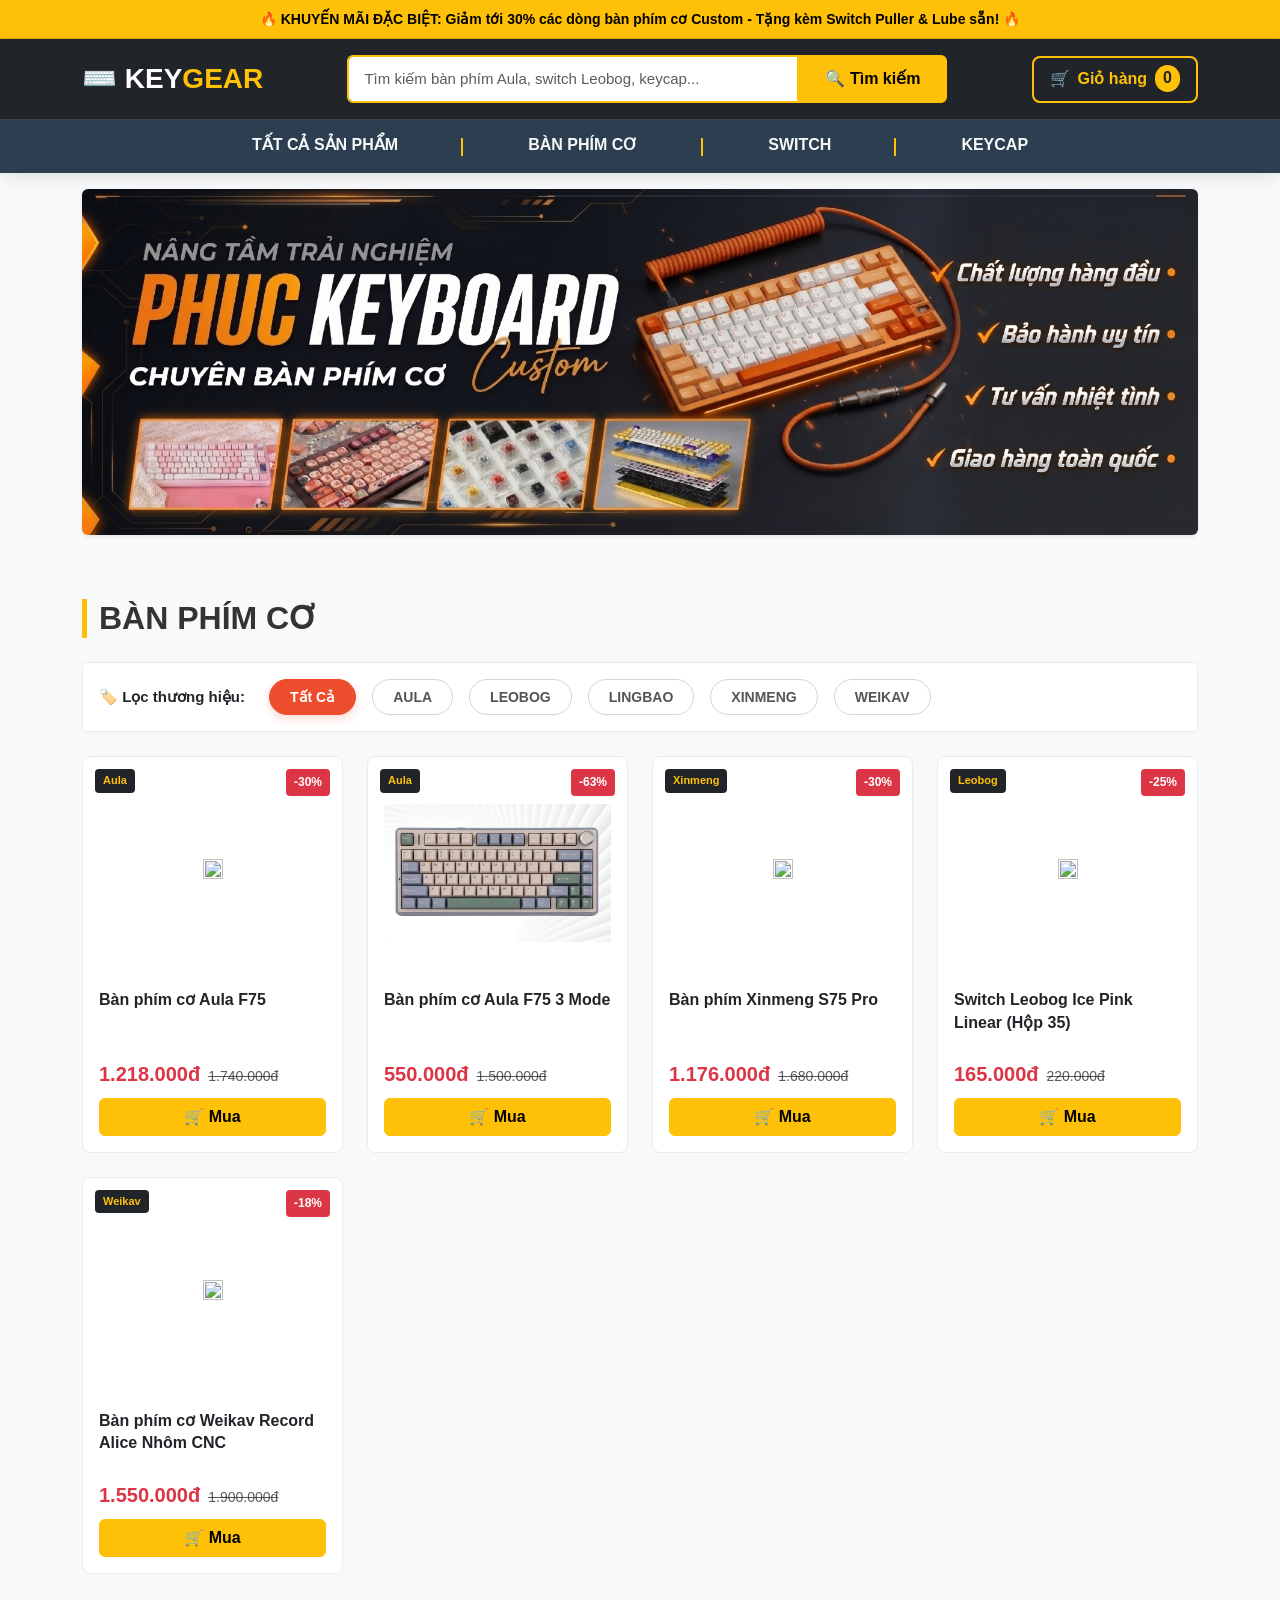
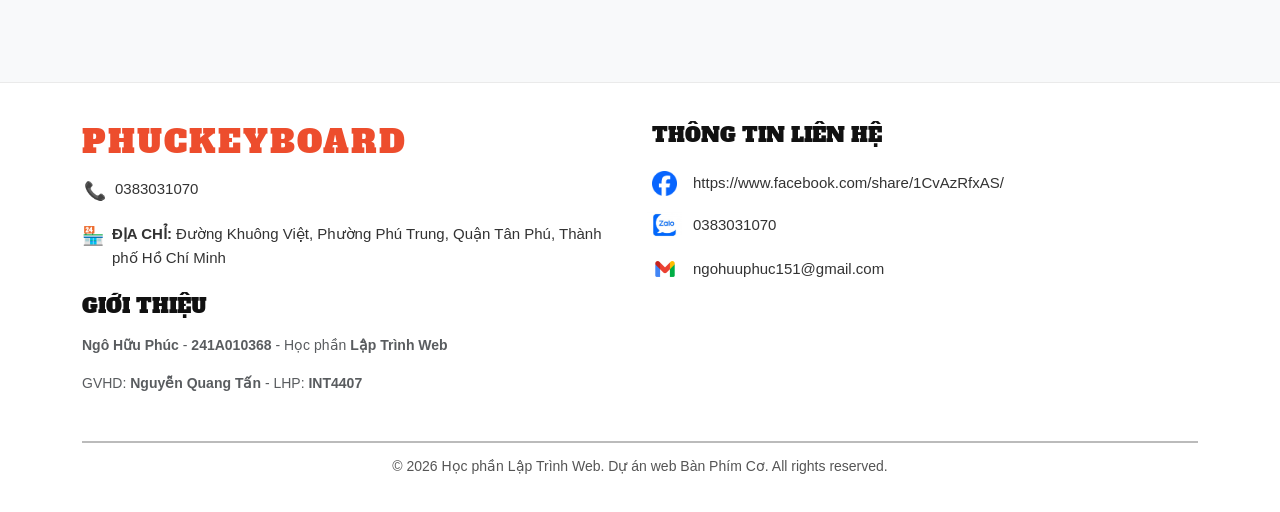
==== demo/index.html @ a0fd7895 "Add files via upload" ====
<!DOCTYPE html>
<html lang="vi">
<head>
    <meta charset="UTF-8">
    <title>Trang chủ - KeyGear Custom</title>
    <link href="https://cdn.jsdelivr.net/npm/bootstrap@5.3.2/dist/css/bootstrap.min.css" rel="stylesheet">
    <link rel="stylesheet" href="style.css">
</head>
<body>
    <div class="top-marquee">
        <div class="container text-center">
            🔥 KHUYẾN MÃI ĐẶC BIỆT: Giảm tới 30% các dòng bàn phím cơ Custom - Tặng kèm Switch Puller & Lube sẵn! 🔥
        </div>
    </div>

    <!-- KẾT THÚC TOP MARQUEE (Giữ nguyên thẻ div top-marquee phía trên) -->

    <!-- ================= HEADER 2 TẦNG CHUYÊN NGHIỆP ================= -->
    <div class="ecommerce-header">
        <!-- Tầng 1: Logo + Tìm kiếm + Giỏ hàng -->
        <div class="bg-dark py-3">
            <div class="container d-flex align-items-center justify-content-between gap-3 flex-wrap flex-lg-nowrap">
                
                <!-- Bên trái: Logo -->
                <a class="navbar-brand fw-bold fs-3 text-white text-decoration-none" href="index.html">
                    ⌨️ KEY<span class="text-warning">GEAR</span>
                </a>

                <!-- Ở giữa: Thanh tìm kiếm siêu to khổng lồ (Input Form) -->
                <div class="search-bar-wrapper flex-grow-1 mx-lg-4">
                    <div class="input-group">
                        <input type="text" id="txtSearch" class="form-control search-input" 
                               placeholder="Tìm kiếm bàn phím Aula, switch Leobog, keycap..." 
                               onkeyup="searchProducts()">
                        <button class="btn search-btn fw-bold" type="button" onclick="searchProducts()">
                            🔍 Tìm kiếm
                        </button>
                    </div>
                </div>

                <!-- Bên phải: Nút giỏ hàng -->
                <a href="cart.html" class="btn btn-outline-warning fw-bold fs-6 d-flex align-items-center gap-2 px-3 py-2 border-2 rounded-3 text-decoration-none">
                    🛒 <span class="d-none d-md-inline">Giỏ hàng</span> 
                    <span id="cartCount" class="badge bg-warning text-dark rounded-pill fs-6 px-2">0</span>
                </a>
            </div>
        </div>

        <!-- Tầng 2: Thanh Danh mục (Menu) -->
        <div class="sub-navbar d-none d-lg-block">
            <div class="container">
                <!-- Đổi thành justify-content-center để canh giữa toàn bộ menu -->
                <ul class="nav d-flex justify-content-center align-items-center">
                    <li class="nav-item">
                        <a class="nav-link custom-nav-link fw-bold text-uppercase fs-6" href="index.html" onclick="filterCategory('all')">Tất cả sản phẩm</a>
                    </li>
                    <li class="nav-item">
                        <a class="nav-link custom-nav-link fw-bold text-uppercase fs-6" href="index.html" onclick="filterCategory('keyboard')">Bàn phím cơ</a>
                    </li>
                    <li class="nav-item">
                        <a class="nav-link custom-nav-link fw-bold text-uppercase fs-6" href="index.html" onclick="filterCategory('switch')">Switch</a>
                    </li>
                    <li class="nav-item">
                        <a class="nav-link custom-nav-link fw-bold text-uppercase fs-6" href="index.html" onclick="filterCategory('keycap')">Keycap</a>
                    </li>
                </ul>
            </div>
        </div>
    </div>
    <!-- ================= KẾT THÚC HEADER ================= -->

    <!-- BẮT ĐẦU HEADER HERO BANNER (Giữ nguyên các thẻ bên dưới) -->

    <!-- ================= HERO BANNER BẰNG ẢNH ================= -->
    <header class="main-image-banner my-3">
        <div class="container">
            <!-- Thay tên "banner-chinh.jpg" bằng đúng tên file ảnh của bạn[cite: 254] -->
            <img src="banner.jpg" alt="Banner Khuyến Mãi KeyGear" class="img-fluid w-100 rounded shadow-sm" style="object-fit: cover;">
        </div>
    </header>
    <!-- ================= KẾT THÚC BANNER ================= -->

    <section class="py-5 container">
        <!-- Đã đổi tên và thêm ID dynamicSectionTitle để tự động đổi chữ khi bấm menu -->
        <h2 id="dynamicSectionTitle" class="section-title fw-bold mb-4">BÀN PHÍM CƠ</h2>
        
        <!-- Thanh lọc thương hiệu kiểu mới -->
        <div class="brand-filter-bar mb-4 p-3 rounded d-flex align-items-center gap-3 flex-wrap">
            <span class="fw-bold text-dark me-2" style="font-size: 15px;">🏷️ Lọc thương hiệu:</span>
            <!-- Nút Tất cả mặc định có class 'active' -->
            <button class="brand-filter-btn active" onclick="filterBrand('all', this)">Tất Cả</button>
            <button class="brand-filter-btn" onclick="filterBrand('Aula', this)">AULA</button>
            <button class="brand-filter-btn" onclick="filterBrand('Leobog', this)">LEOBOG</button>
            <button class="brand-filter-btn" onclick="filterBrand('Lingbao', this)">LINGBAO</button>
            <button class="brand-filter-btn" onclick="filterBrand('Xinmeng', this)">XINMENG</button>
            <button class="brand-filter-btn" onclick="filterBrand('Weikav', this)">WEIKAV</button>
        </div>
        
        <!-- Vùng hiển thị sản phẩm -->
        <div class="row g-4" id="productList"></div>
    </section>

    <!-- ================= FOOTER THÔNG TIN LIÊN HỆ ================= -->
    <footer class="custom-footer">
        <div class="container">
            <div class="row g-4">
                
                <!-- Cột trái: Thông tin Cửa hàng -->
                <div class="col-md-6">
                    <h2 class="footer-logo mb-3">PHUCKEYBOARD</h2>
                    <ul class="list-unstyled footer-contact-list mb-4">
                        <li class="mb-3 d-flex align-items-start">
                            <span class="footer-icon text-danger me-2">📞</span>
                            <span>0383031070</span>
                        </li>
                        <li class="mb-3 d-flex align-items-start">
                            <span class="footer-icon text-danger me-2">🏪</span>
                            <span><strong>ĐỊA CHỈ:</strong> Đường Khuông Việt, Phường Phú Trung, Quận Tân Phú, Thành phố Hồ Chí Minh</span>
                        </li>
                    </ul>
                    
                    <h5 class="footer-heading mb-3">GIỚI THIỆU</h5>
                    <p class="text-muted small" style="max-width: 90%;"><b>Ngô Hữu Phúc</b> - <b>241A010368</b> - Học phần <b>Lập Trình Web</b></p>
                    <p class="text-muted small" style="max-width: 90%;">GVHD: <b>Nguyễn Quang Tấn</b> - LHP: <b>INT4407</b></p>
                </div>

                <!-- Cột phải: Mạng xã hội & Hỗ trợ -->
                <div class="col-md-6">
                    <h5 class="footer-heading mb-4">THÔNG TIN LIÊN HỆ</h5>
                    <ul class="list-unstyled footer-contact-list">
                        <li class="mb-3 d-flex align-items-center">
                            <!-- Dùng thẻ img gọi trực tiếp file ảnh bạn vừa tải về -->
                            <span class="footer-icon me-3 d-flex align-items-center justify-content-center">
                                <img src="facebook.png" alt="Facebook" width="26" height="25">
                            </span>
                            <a href="https://www.facebook.com/share/1CvAzRfxAS/" target="_blank" class="footer-link">https://www.facebook.com/share/1CvAzRfxAS/</a>
                        </li>
                        
                        <li class="mb-3 d-flex align-items-center">
                            <span class="footer-icon me-3 d-flex align-items-center justify-content-center">
                                <img src="zalo.png" alt="Zalo" width="36" height="26">
                            </span>
                            <span>0383031070</span>
                        </li>
                        
                        <li class="mb-3 d-flex align-items-center">
                            <span class="footer-icon me-3 d-flex align-items-center justify-content-center">
                                <img src="email.png" alt="Email" width="36" height="30">
                            </span>
                            <a href="mailto:ngohuuphuc151@gmail.com" class="footer-link">ngohuuphuc151@gmail.com</a>
                        </li>
                    </ul>
                </div>
                
            </div>

            <!-- Dòng kẻ ngang phân cách -->
            <hr class="footer-divider">

            <!-- Copyright -->
            <!-- Đã đổi text-start thành text-center -->
            <div class="footer-copyright text-center">
                © 2026 Học phần Lập Trình Web. Dự án web Bàn Phím Cơ. All rights reserved.
            </div>
        </div>
    </footer>
    <!-- ================= KẾT THÚC FOOTER ================= -->

    <a href="#" id="scrollToTop" class="scroll-top-btn" style="display: flex;">▲</a>

    <script src="https://ajax.googleapis.com/ajax/libs/jquery/3.7.1/jquery.min.js"></script>
    <script src="https://cdn.jsdelivr.net/npm/bootstrap@5.3.2/dist/js/bootstrap.bundle.min.js"></script>
    <script src="script.js"></script>
</body>
</html>
---- demo/style.css ----
@import url('https://fonts.googleapis.com/css2?family=Alfa+Slab+One&display=swap');
* { margin: 0; padding: 0; box-sizing: border-box; }
body { font-family: 'Segoe UI', Arial, sans-serif; line-height: 1.6; background-color: #f8f9fa; color: #333; }

/* Header & Banner */
.top-marquee { background-color: #ffc107; color: #000; padding: 8px 0; font-size: 14px; font-weight: bold; border-bottom: 1px solid #e0a800; }
.sticky-header { position: sticky; top: 0; z-index: 1000; box-shadow: 0 2px 10px rgba(0,0,0,0.1); }
/* Đã sửa màu nền Banner để chữ màu trắng nổi bật */
.section-title { border-left: 5px solid #ffc107; padding-left: 12px; }
.brand-filter-bar { background-color: #fff; border: 1px solid #dee2e6; box-shadow: 0 1px 3px rgba(0,0,0,0.05); }

/* Product Card */
.product-card { background-color: #fff; border: 1px solid #e9ecef; border-radius: 8px; padding: 16px; height: 100%; position: relative; transition: all 0.3s ease; display: flex; flex-direction: column; justify-content: space-between; }
.product-card:hover { transform: translateY(-5px); box-shadow: 0 10px 20px rgba(0,0,0,0.08); border-color: #ffc107; }
.discount-badge { position: absolute; top: 12px; right: 12px; background-color: #dc3545; color: #fff; font-weight: bold; font-size: 12px; padding: 4px 8px; border-radius: 4px; z-index: 2; }
.brand-tag { position: absolute; top: 12px; left: 12px; background-color: #212529; color: #ffc107; font-weight: bold; font-size: 11px; padding: 3px 8px; border-radius: 4px; z-index: 2; }
.product-img-wrapper { height: 200px; overflow: hidden; border-radius: 6px; margin-bottom: 16px; background-color: #fff; display: flex; align-items: center; justify-content: center; }
.product-img-wrapper img { width: 100%; height: 100%; object-fit: contain; cursor: pointer; transition: transform 0.3s ease; }
.product-card:hover .product-img-wrapper img { transform: scale(1.05); }
.product-title { font-size: 16px; font-weight: 700; line-height: 1.4; margin-bottom: 8px; cursor: pointer; }
.product-title:hover { color: #ff5722; }

/* Detail Box & Cart */
.detail-box, .cart-box, .order-box { background-color: #fff; border: 1px solid #dee2e6; }
.main-img-wrap { height: 380px; background-color: #fff; border: 1px solid #dee2e6; border-radius: 8px; overflow: hidden; display: flex; align-items: center; justify-content: center; padding: 10px; }
.main-img-wrap img { max-height: 100%; width: 100%; object-fit: contain; }
.thumb-img { width: 70px; height: 70px; object-fit: cover; border: 2px solid #ddd; border-radius: 6px; cursor: pointer; opacity: 0.6; transition: all 0.2s; }
.thumb-img:hover, .thumb-img.active { border-color: #ff5722; opacity: 1; transform: scale(1.05); }

/* Giao diện nút chọn Phân loại (Mẫu, Switch) */
/* =========================================================
   Giao diện nút chọn Phân loại (Mẫu, Switch) chuẩn Shopee
   ========================================================= */
.variant-btn { 
    border: 1px solid #ced4da; 
    background: #fff; 
    /* Đã tăng padding-left lên 24px để chừa chỗ cho dấu check */
    padding: 8px 16px 8px 24px; 
    border-radius: 4px; /* Bo góc nhẹ hơn giống ảnh mẫu */
    cursor: pointer; 
    font-size: 14px; 
    font-weight: 500; 
    color: #495057; 
    transition: all 0.2s ease; 
    position: relative; 
    overflow: hidden; 
}
.variant-btn:hover { 
    border-color: #ee4d2d; 
    color: #ee4d2d; 
    background: #fff; 
}
.variant-btn.active { 
    border-color: #ee4d2d; 
    color: #ee4d2d; 
    background: #fff; 
}
/* Tinh chỉnh lại mảng tam giác chứa dấu check góc trái */
/* =========================================================
   Giao diện nút chọn Phân loại chuẩn
   ========================================================= */
.variant-btn { 
    border: 1px solid #e0e0e0; 
    background: #fff; 
    padding: 8px 16px; 
    border-radius: 4px; 
    cursor: pointer; 
    font-size: 14px; 
    color: #333; 
    transition: all 0.2s ease; 
    position: relative; 
    /* Bỏ overflow: hidden để ::before có thể hiển thị tự do nếu cần */
}
.variant-btn:hover { 
    border-color: #ee4d2d; 
    color: #ee4d2d; 
}
.variant-btn.active { 
    border-color: #ee4d2d; 
    color: #ee4d2d; 
}

/* Tạo mảng tam giác màu cam ở góc bằng clip-path */
.variant-btn.active::before { 
    content: '✓'; 
    position: absolute; 
    bottom: 0; 
    right: 0; 
    width: 20px; 
    height: 20px; 
    background-color: #ee4d2d; 
    color: white; 
    font-size: 10px;
    line-height: 25px; /* Căn chỉnh vị trí dọc của dấu ✓ */
    text-align: right; 
    padding-right: 2px; /* Căn chỉnh vị trí ngang của dấu ✓ */
    clip-path: polygon(100% 0, 100% 100%, 0 100%); /* Cắt thành tam giác */
}

/* =========================================================
   Trạng thái nút Phân loại ĐÃ HẾT HÀNG (Màu xám)
   ========================================================= */
.variant-btn.out-of-stock {
    background-color: #f5f5f5;
    color: #b5b5b5;
    border-color: #e0e0e0;
}

.variant-btn.out-of-stock:hover {
    background-color: #ebebeb;
    color: #a0a0a0;
    border-color: #d6d6d6;
}

/* Đổi màu dấu check thành xám nếu cố tình bấm chọn mẫu hết hàng */
.variant-btn.out-of-stock.active {
    border-color: #b5b5b5;
    color: #888;
}
.variant-btn.out-of-stock.active::before {
    background-color: #b5b5b5;
}

/* Nút Cuộn */
.scroll-top-btn { position: fixed; bottom: 30px; right: 30px; background-color: #ffc107; color: #000; width: 45px; height: 45px; border-radius: 50%; display: none; align-items: center; justify-content: center; font-weight: bold; font-size: 20px; box-shadow: 0 4px 10px rgba(0,0,0,0.2); z-index: 1050; text-decoration: none; }
.scroll-top-btn:hover { background-color: #e0a800; color: #000; }

/* Custom Header E-commerce Style */
.ecommerce-header { position: sticky; top: 0; z-index: 1000; box-shadow: 0 4px 15px rgba(0,0,0,0.1); }
.search-bar-wrapper { max-width: 600px; width: 100%; margin: 0 auto; }
.search-input { border: 2px solid #ffc107; border-radius: 6px 0 0 6px !important; padding: 10px 15px; font-size: 15px; }
.search-input:focus { box-shadow: none; border-color: #e0a800; }
.search-btn { border-radius: 0 6px 6px 0 !important; padding: 10px 25px; background-color: #ffc107; color: #000; border: 2px solid #ffc107; }
.search-btn:hover { background-color: #e0a800; border-color: #e0a800; }

/* Sub-navbar (Thanh danh mục) */
.sub-navbar { background-color: #2c3e50; border-top: 1px solid #444; }

/* Chỉnh lại padding để khoảng cách chữ gần lại vừa phải */
.custom-nav-link { 
    color: #f8f9fa; 
    font-weight: 600; 
    /* Đổi 35px thành 65px. Đây là khoảng cách khoảng trắng 2 bên của mỗi chữ */
    padding: 12px 65px; 
    transition: all 0.2s ease; 
    border-bottom: 3px solid transparent; 
}
/* Chỉnh lại padding để dãn khoảng cách các chữ ra vừa chạm 2 vạch đỏ của bạn */
.custom-nav-link:hover, .custom-nav-link.active { 
    color: #ffc107; 
    background-color: rgba(255, 255, 255, 0.05); 
    padding: 12px 75px;
    transition: all 0.2s ease;
    border-bottom: 3px solid #ffc107; 
}

/* Tạo vạch ngăn cách màu vàng giữa các ô */
.nav-item {
    position: relative;
}
/* Áp dụng vạch cho tất cả thẻ li TRỪ thẻ cuối cùng */
.nav-item:not(:last-child)::after {
    content: '';
    position: absolute;
    right: 0;
    top: 50%;
    transform: translateY(-50%); /* Căn vạch nằm chính giữa chiều dọc */
    height: 18px; /* Chiều dài của vạch */
    width: 2px; /* Độ dày của vạch */
    background-color: #ffc107; /* Màu vàng */
}
/* Custom Buttons trong trang Chi tiết */
.btn-add-cart {
    background-color: #ffefe8;
    color: #ee4d2d;
    border: 1px solid #ee4d2d;
    transition: background-color 0.2s;
}
.btn-add-cart:hover {
    background-color: #ffe6db;
    color: #ee4d2d;
}

.btn-buy-now {
    background-color: #ee4d2d;
    border: 1px solid #ee4d2d;
    transition: background-color 0.2s;
}
.btn-buy-now:hover {
    background-color: #d73211;
}

/* Đảm bảo ảnh Thumbnail canh trái giống yêu cầu */
#detailThumbnails {
    justify-content: flex-start !important;
    padding: 0 5px;
}
/* =========================================================
   HIỆU ỨNG THU GỌN / XEM THÊM NỘI DUNG (Bài 3 - Box Model)
   ========================================================= */
.content-wrapper {
    position: relative;
    max-height: 250px; /* Chiều cao mặc định khi bị thu gọn */
    overflow: hidden;
    transition: max-height 0.4s ease-in-out;
}

.content-wrapper.expanded {
    max-height: 2000px; /* Mở rộng hết cỡ khi bấm nút */
}

/* Lớp sương mù che mờ chữ phía dưới */
.content-overlay {
    position: absolute;
    bottom: 0;
    left: 0;
    width: 100%;
    height: 80px;
    background: linear-gradient(to bottom, rgba(255, 255, 255, 0), rgba(255, 255, 255, 1));
    pointer-events: none;
    transition: opacity 0.3s ease;
}

/* Ẩn sương mù khi mở rộng */
.content-wrapper.expanded .content-overlay {
    opacity: 0;
}

.btn-toggle-content {
    background: none;
    border: none;
    color: #ee4d2d;
    font-weight: bold;
    cursor: pointer;
    font-size: 15px;
}
.btn-toggle-content:hover { text-decoration: underline; }

/* =========================================================
   Tùy chỉnh khu vực chọn Số lượng (Input + Buttons)
   ========================================================= */
.qty-wrapper {
    display: flex;
    align-items: center;
    border: 1px solid #e0e0e0;
    border-radius: 4px;
    width: fit-content;
}

.qty-btn {
    background: #fff;
    border: none;
    color: #888;
    font-size: 18px;
    width: 32px;
    height: 32px;
    display: flex;
    align-items: center;
    justify-content: center;
    cursor: pointer;
    transition: color 0.2s;
}

.qty-btn:hover {
    color: #ee4d2d;
}

.qty-input {
    width: 40px;
    height: 32px;
    border: none;
    border-left: 1px solid #e0e0e0;
    border-right: 1px solid #e0e0e0;
    text-align: center;
    font-size: 14px;
    color: #333;
    outline: none;
    /* Xóa mũi tên tăng giảm mặc định của input type="number" */
    -mo-animation: textfield; 
}

.qty-input::-webkit-outer-spin-button,
.qty-input::-webkit-inner-spin-button {
    -webkit-appearance: none;
    margin: 0;
}
/* =========================================================
   Thanh Lọc Thương Hiệu Hiện Đại (Pill UI)
   ========================================================= */
.brand-filter-bar {
    background-color: #ffffff;
    border: 1px solid #eaeaea;
    box-shadow: 0 2px 8px rgba(0,0,0,0.02);
}

.brand-filter-btn {
    background-color: #fff;
    border: 1px solid #d5d5d5;
    border-radius: 20px; /* Bo tròn hoàn toàn tạo hình viên thuốc */
    padding: 6px 20px;
    font-size: 14px;
    font-weight: 600;
    color: #555;
    cursor: pointer;
    transition: all 0.2s ease-in-out;
    outline: none;
}

.brand-filter-btn:hover {
    border-color: #ee4d2d;
    color: #ee4d2d;
}

/* Trạng thái khi nút đang được chọn (Sáng lên) */
.brand-filter-btn.active {
    background-color: #ee4d2d;
    border-color: #ee4d2d;
    color: #fff;
    box-shadow: 0 4px 10px rgba(238, 77, 45, 0.2); /* Đổ bóng màu cam nhẹ */
}
/* =========================================================
   Giao diện Footer Thông Tin Liên Hệ
   ========================================================= */
.custom-footer {
    background-color: #ffffff;
    border-top: 1px solid #eaeaea;
    color: #333;
    margin-top: 60px;
    padding-top: 40px;
    padding-bottom: 20px;
}

/* Tiêu đề Logo to, dày, màu cam */
.footer-logo {
    font-family: 'Alfa Slab One', Impact, sans-serif; /* Sử dụng phông Google mới tải */
    font-weight: normal; /* Phông này bản chất đã cực kỳ dày rồi nên để normal */
    color: #ed4d2d; 
    font-size: 32px;
    letter-spacing: 2px; /* Tăng khoảng cách chữ cho giống ảnh */
    text-transform: uppercase;
}

/* Tiêu đề các cột chữ dày, màu đen */
.footer-heading {
    font-family: 'Alfa Slab One', Impact, sans-serif;
    font-weight: normal;
    font-size: 20px;
    text-transform: uppercase;
    color: #111;
}

.footer-contact-list {
    font-size: 15px;
    line-height: 1.6;
}

.footer-icon {
    font-size: 18px;
    display: inline-block;
    width: 25px;
    text-align: center;
}

.footer-link {
    color: #333;
    text-decoration: none;
    transition: color 0.2s;
}

.footer-link:hover {
    color: #ed4d2d;
}

/* Đường kẻ ngang phân cách */
.footer-divider {
    border-top: 2px solid #bbb; /* Tăng độ dày lên 2px và dùng màu xám đậm hơn */
    opacity: 1; /* Xóa hiệu ứng mờ mặc định của thẻ hr */
    margin-top: 30px;
    margin-bottom: 12px; /* Giảm khoảng cách này (từ 20px xuống 12px) để chữ xích lên trên */
}

/* Chữ bản quyền cuối trang */
.footer-copyright {
    font-size: 14px;
    color: #555;
    text-align: center; /* Ép căn giữa bằng CSS cho chắc chắn */
    padding-bottom: 15px; /* Thêm tí đệm ở dưới cùng cho web dễ thở */
}

/* =========================================================
   Tùy chỉnh Giao diện Giỏ hàng (Màu Cam Gaming)
   ========================================================= */
/* Phóng to và đổi màu Checkbox mặc định */
.cart-checkbox {
    width: 22px;
    height: 22px;
    accent-color: #ee4d2d; /* Chuyển màu xanh mặc định thành Cam */
    cursor: pointer;
}

/* Nút Áp dụng Voucher */
.btn-voucher {
    background-color: #ee4d2d;
    color: white;
    border: 1px solid #ee4d2d;
    font-weight: bold;
    transition: 0.2s;
}
.btn-voucher:hover {
    background-color: #d73211;
    color: white;
}

/* Hộp viền đứt đoạn cho khu vực Voucher */
.voucher-box {
    border: 2px dashed #ee4d2d;
    background-color: #fff9f7;
    padding: 15px;
    border-radius: 8px;
}
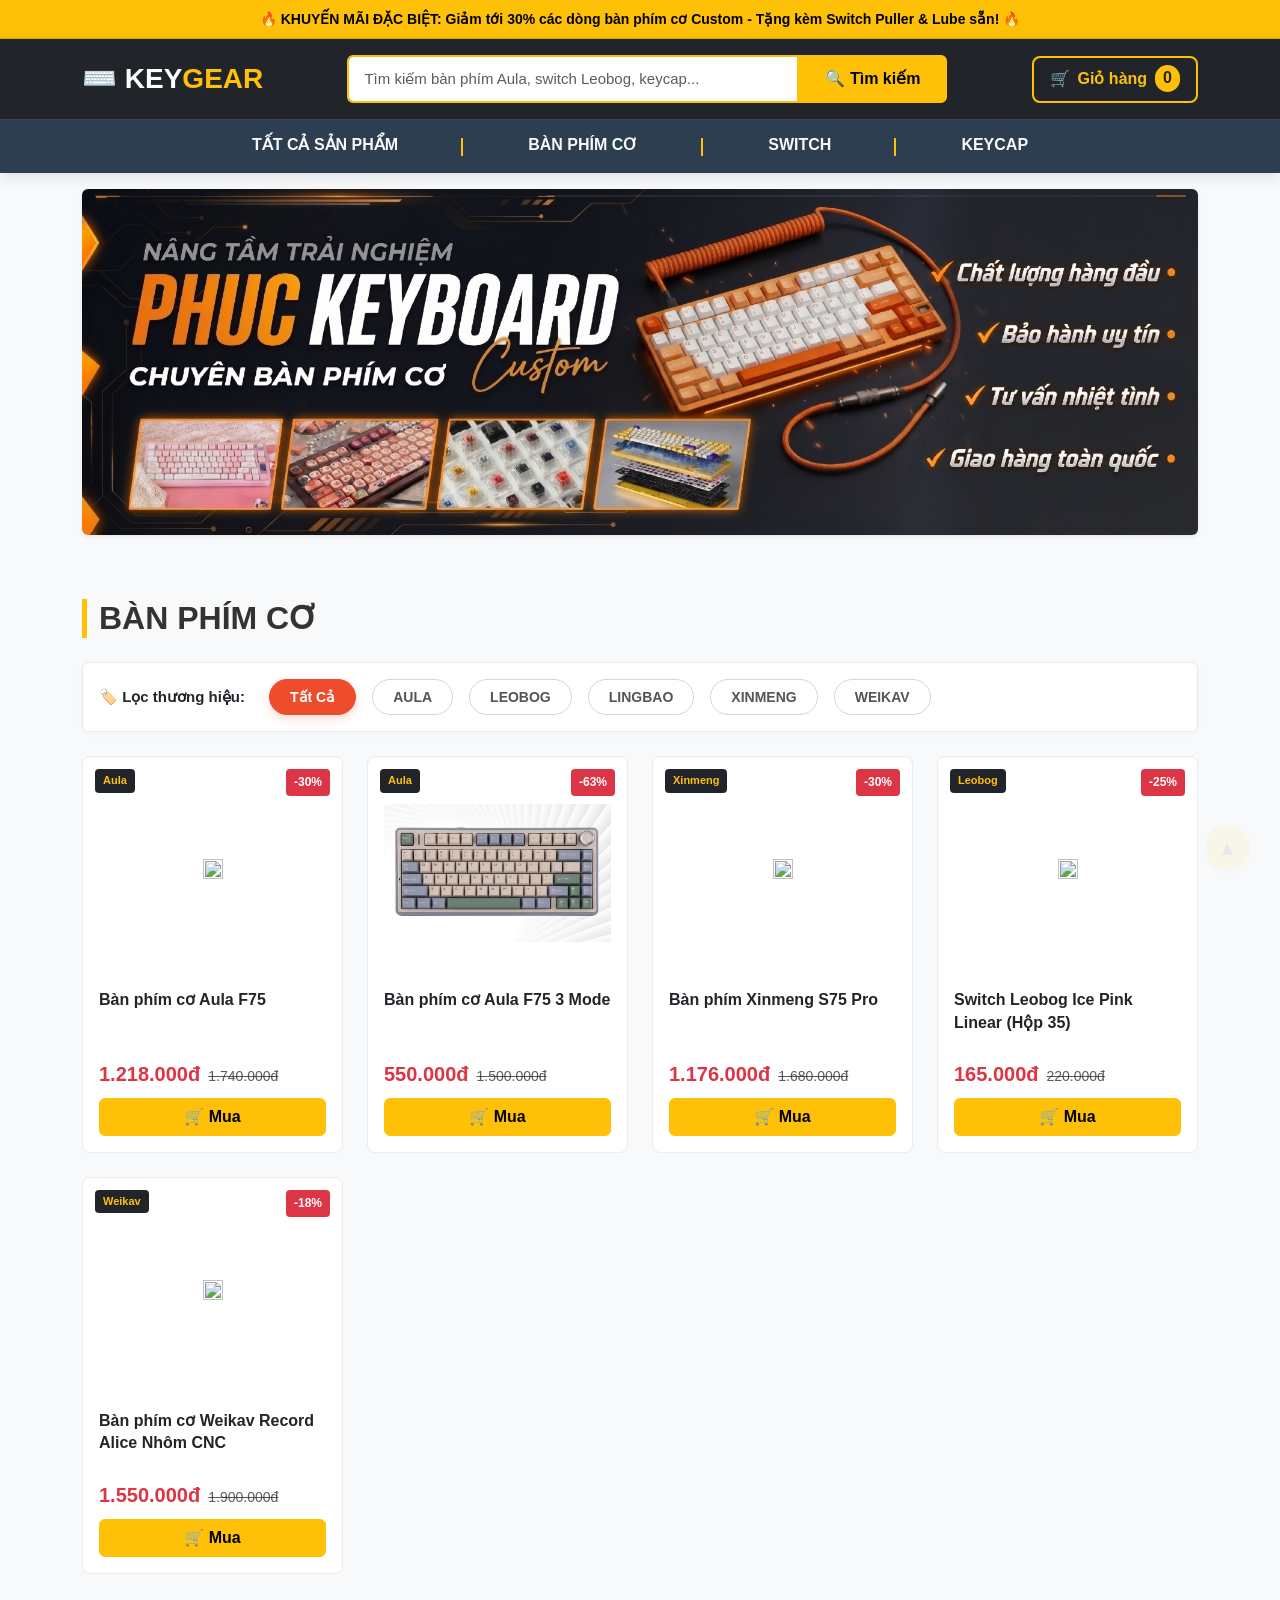
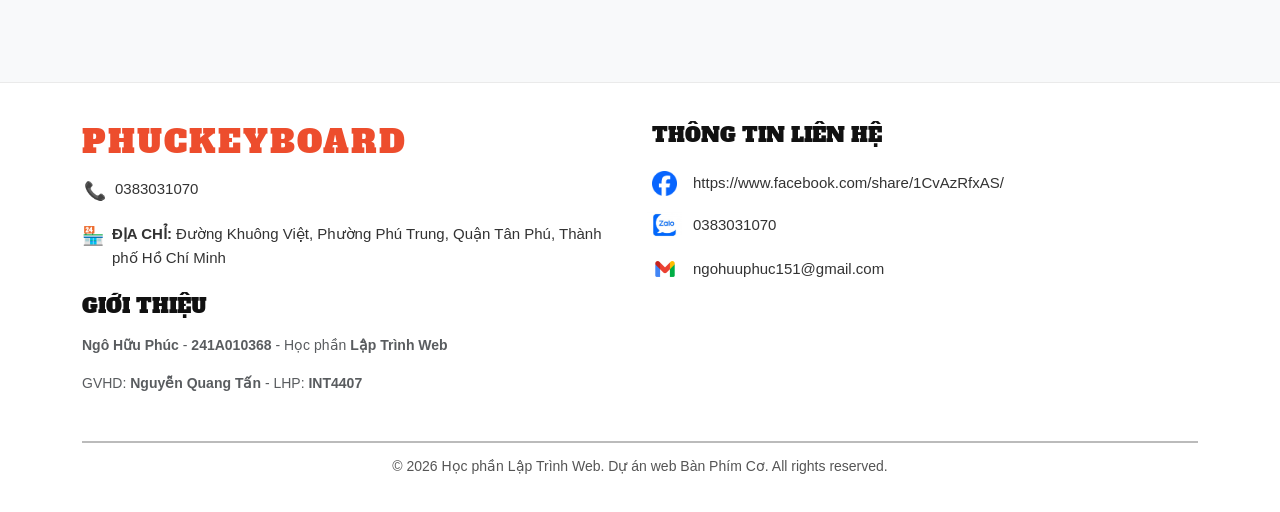
==== commit 768724e4: "Add files via upload" ====
--- a/demo/index.html
+++ b/demo/index.html
@@ -2,6 +2,8 @@
 <html lang="vi">
 <head>
     <meta charset="UTF-8">
+    <!-- Thêm thẻ này để web tự co giãn full màn hình trên điện thoại -->
+    <meta name="viewport" content="width=device-width, initial-scale=1.0">
     <title>Trang chủ - KeyGear Custom</title>
     <link href="https://cdn.jsdelivr.net/npm/bootstrap@5.3.2/dist/css/bootstrap.min.css" rel="stylesheet">
     <link rel="stylesheet" href="style.css">
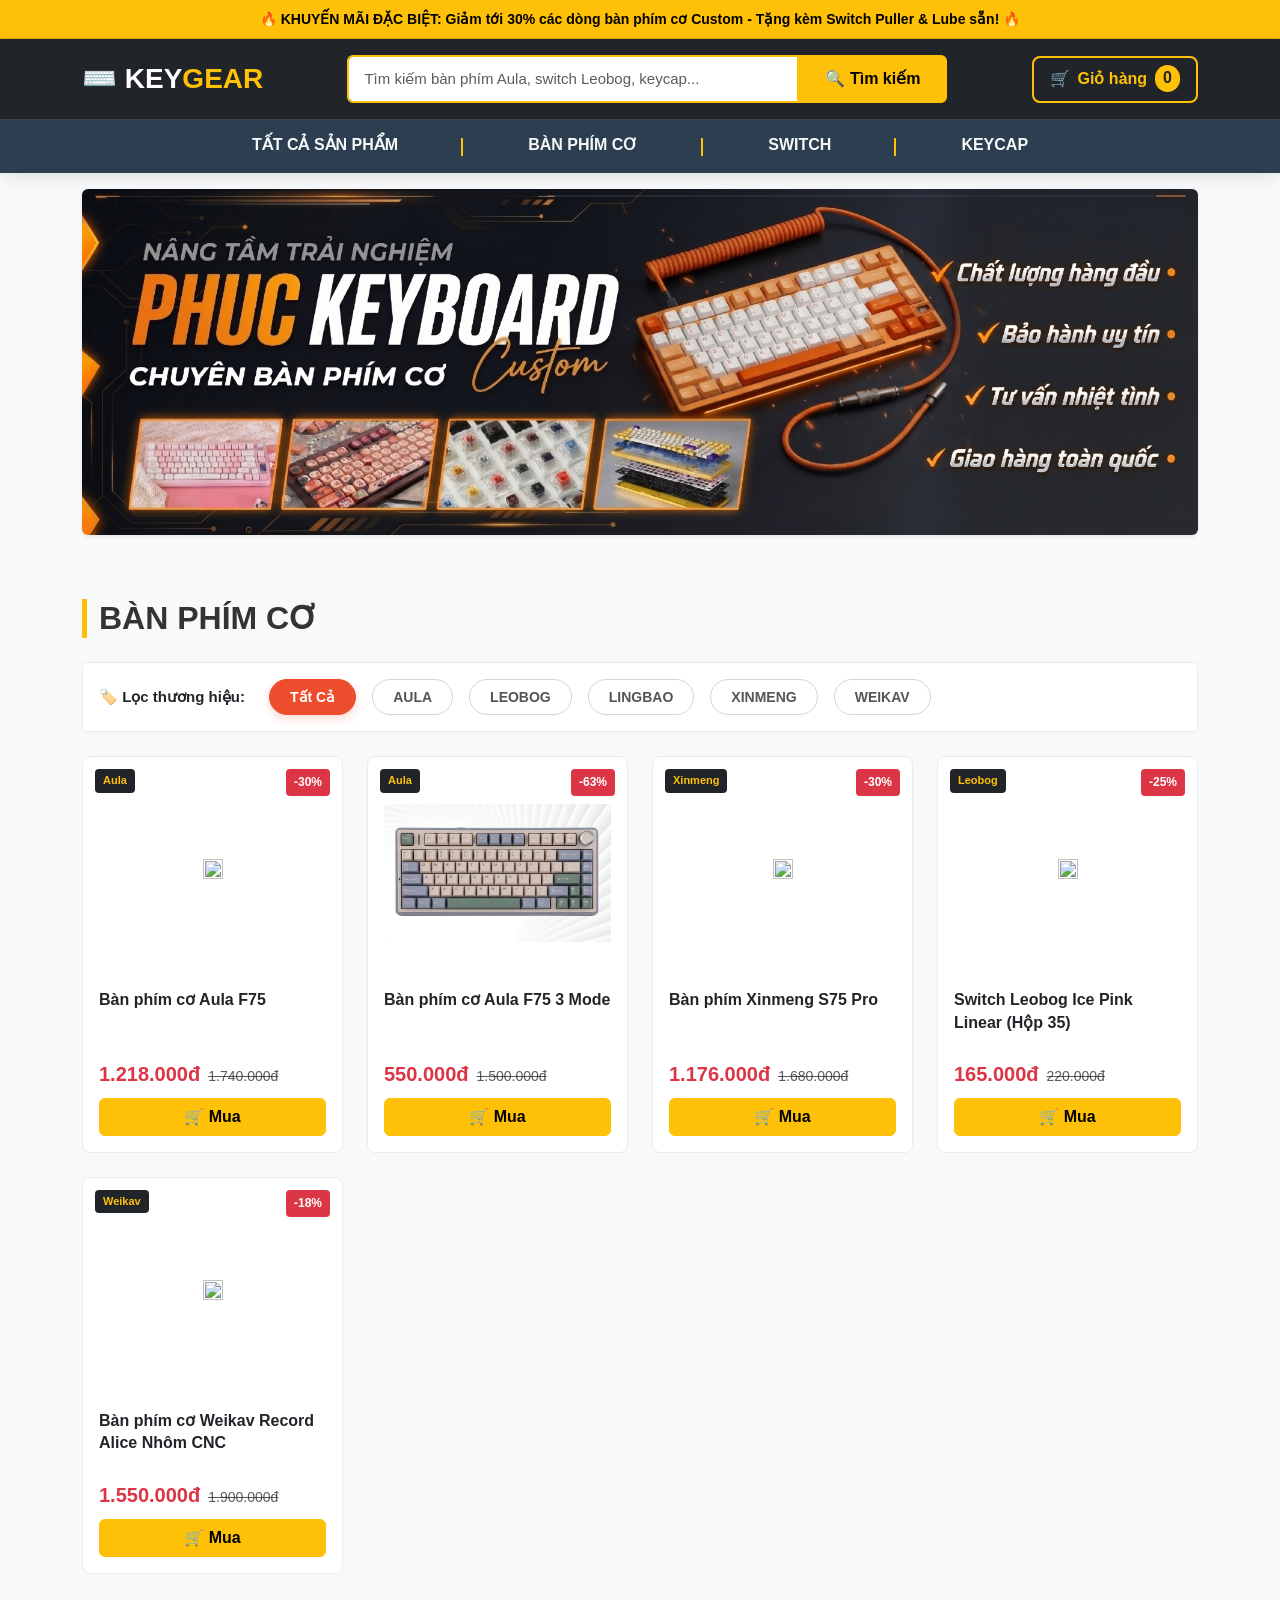
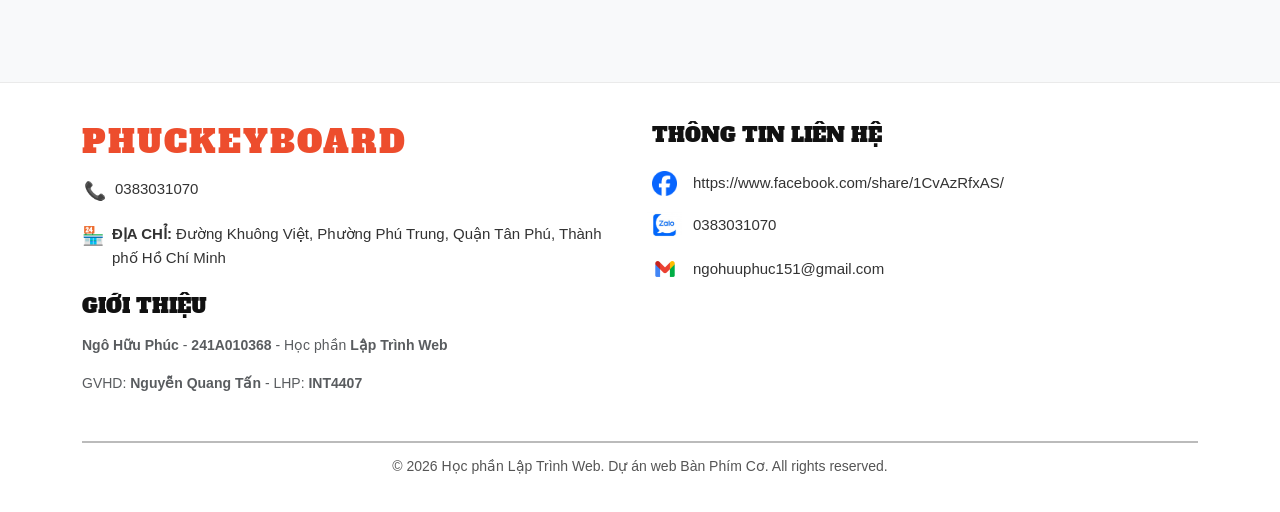
==== commit 2ab9252a: "Add files via upload" ====
--- a/demo/index.html
+++ b/demo/index.html
@@ -3,7 +3,7 @@
 <head>
     <meta charset="UTF-8">
     <!-- Thêm thẻ này để web tự co giãn full màn hình trên điện thoại -->
-    <meta name="viewport" content="width=device-width, initial-scale=1.0">
+    <meta name="viewport" content="width=1200">
     <title>Trang chủ - KeyGear Custom</title>
     <link href="https://cdn.jsdelivr.net/npm/bootstrap@5.3.2/dist/css/bootstrap.min.css" rel="stylesheet">
     <link rel="stylesheet" href="style.css">
